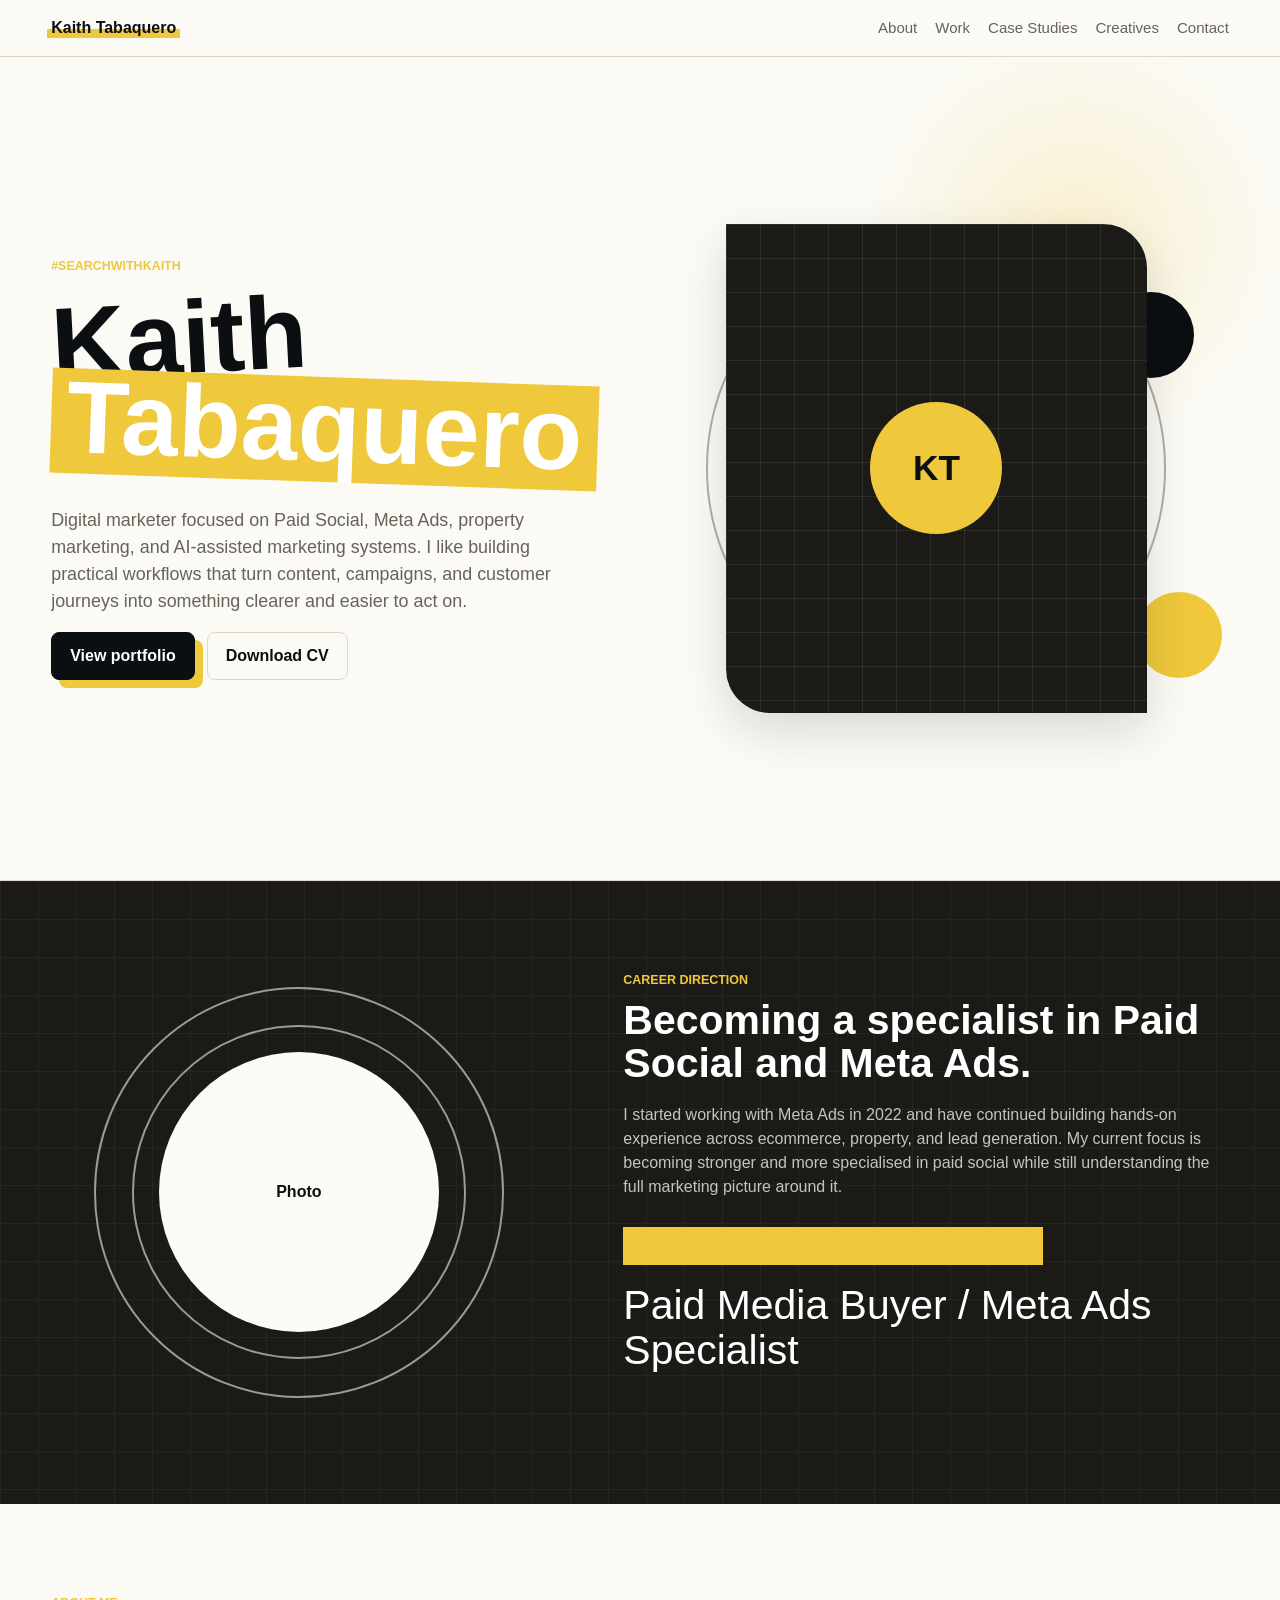
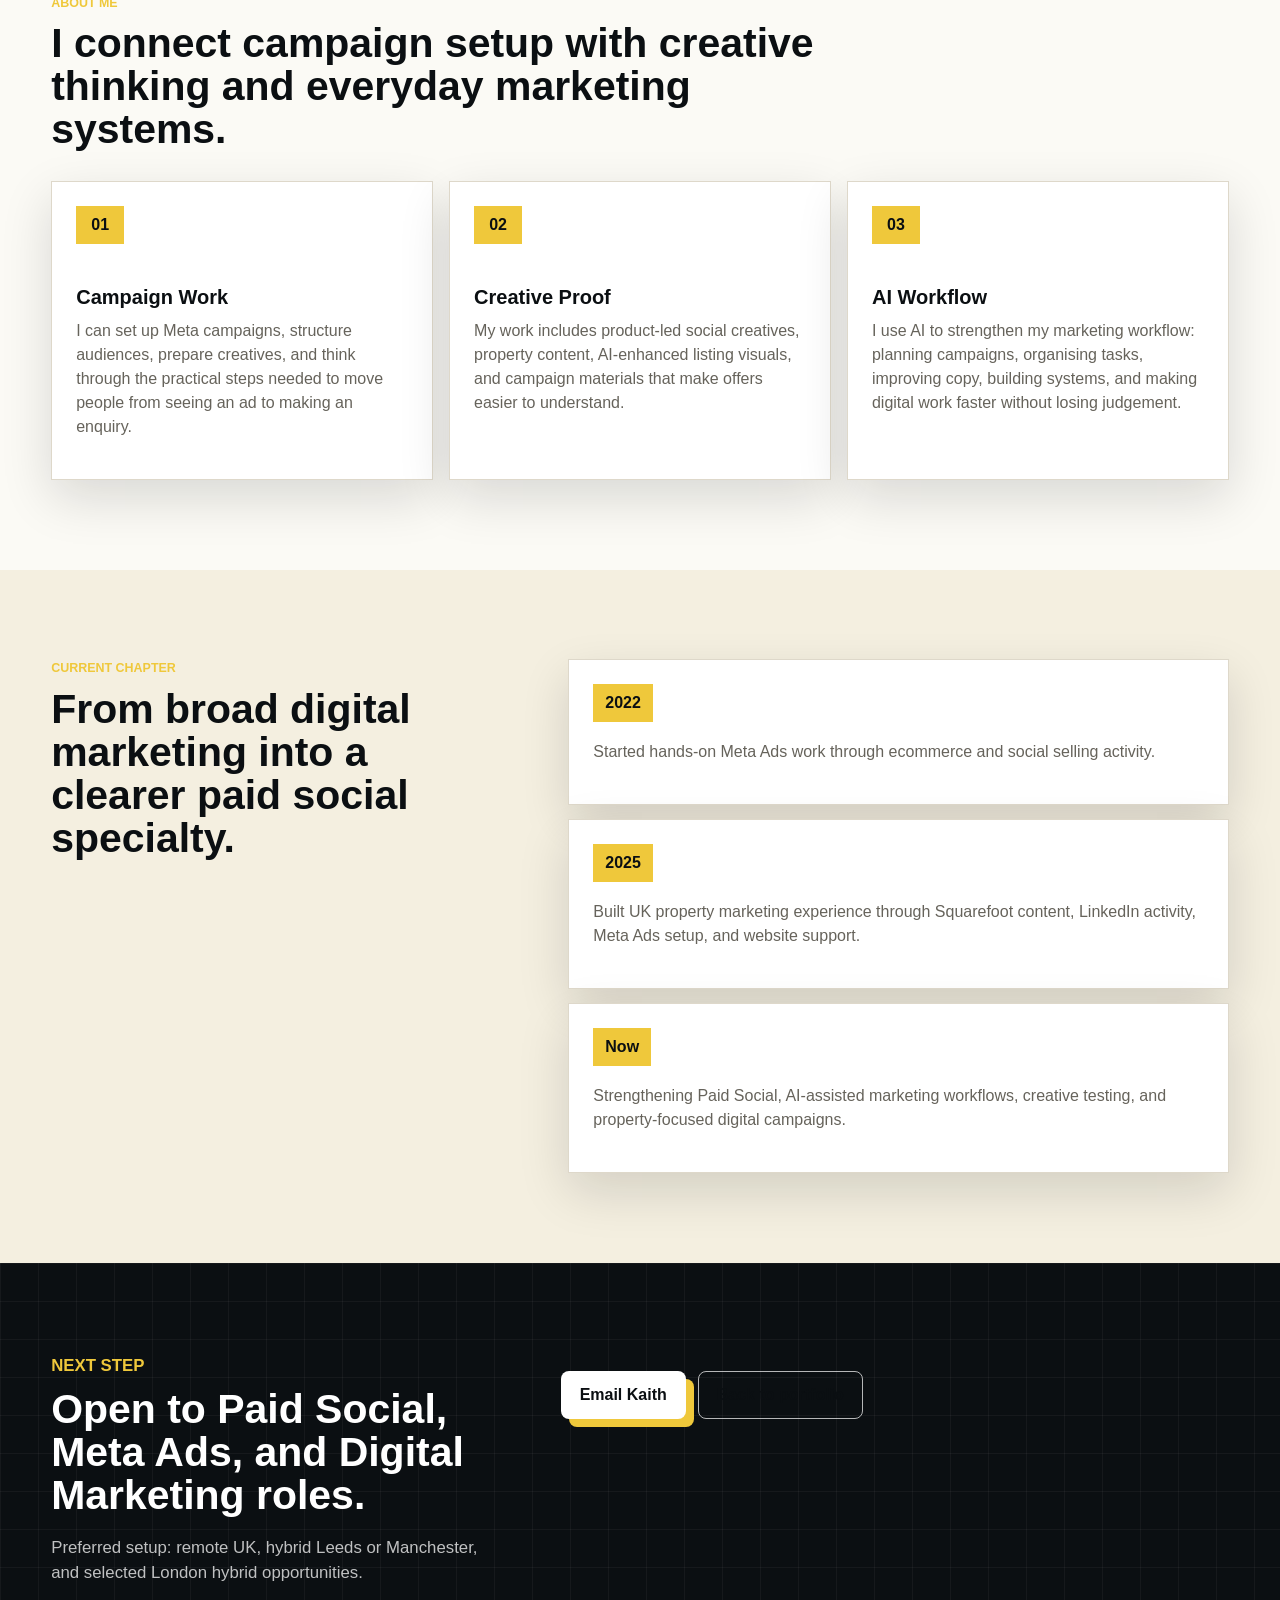
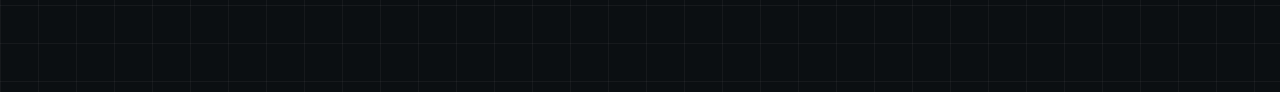
==== about.html @ e860252e "Add files via upload" ====
<!doctype html>
<html lang="en">
  <head>
    <meta charset="utf-8">
    <meta name="viewport" content="width=device-width, initial-scale=1">
    <title>About Kaith Tabaquero | Paid Social & Meta Ads</title>
    <meta name="description" content="About Kaith Tabaquero, a Paid Social and Meta Ads focused digital marketer building AI-assisted marketing systems.">
    <link rel="stylesheet" href="styles.css">
  </head>
  <body>
    <header class="site-header">
      <a class="brand" href="index.html">Kaith Tabaquero</a>
      <nav aria-label="Primary navigation">
        <a href="about.html">About</a>
        <a href="index.html#work">Work</a>
        <a href="index.html#case-studies">Case Studies</a>
        <a href="index.html#creatives">Creatives</a>
        <a href="index.html#contact">Contact</a>
      </nav>
    </header>

    <main>
      <section class="about-cover">
        <div class="about-copy">
          <p class="eyebrow">#searchwithKaith</p>
          <h1><span>Kaith</span> <mark>Tabaquero</mark></h1>
          <p>
            Digital marketer focused on Paid Social, Meta Ads, property marketing, and AI-assisted
            marketing systems. I like building practical workflows that turn content, campaigns, and
            customer journeys into something clearer and easier to act on.
          </p>
          <div class="hero-actions">
            <a class="button primary" href="index.html#case-studies">View portfolio</a>
            <a class="button secondary" href="assets/kaith-tabaquero-cv.pdf">Download CV</a>
          </div>
        </div>
        <div class="about-photo-frame" aria-label="Portrait photo area">
          <div class="about-photo-placeholder">
            <span>KT</span>
          </div>
        </div>
      </section>

      <section class="about-goal">
        <div class="about-orbit">
          <div class="about-orbit-photo">
            <span>Photo</span>
          </div>
        </div>
        <div class="about-goal-copy">
          <p class="section-label">Career Direction</p>
          <h2>Becoming a specialist in Paid Social and Meta Ads.</h2>
          <p>
            I started working with Meta Ads in 2022 and have continued building hands-on experience
            across ecommerce, property, and lead generation. My current focus is becoming stronger and
            more specialised in paid social while still understanding the full marketing picture around it.
          </p>
          <div class="about-highlight"></div>
          <p class="about-large">Paid Media Buyer / Meta Ads Specialist</p>
        </div>
      </section>

      <section class="about-story section">
        <div class="section-heading">
          <p class="section-label">About Me</p>
          <h2>I connect campaign setup with creative thinking and everyday marketing systems.</h2>
        </div>
        <div class="about-story-grid">
          <article>
            <span>01</span>
            <h3>Campaign Work</h3>
            <p>
              I can set up Meta campaigns, structure audiences, prepare creatives, and think through
              the practical steps needed to move people from seeing an ad to making an enquiry.
            </p>
          </article>
          <article>
            <span>02</span>
            <h3>Creative Proof</h3>
            <p>
              My work includes product-led social creatives, property content, AI-enhanced listing
              visuals, and campaign materials that make offers easier to understand.
            </p>
          </article>
          <article>
            <span>03</span>
            <h3>AI Workflow</h3>
            <p>
              I use AI to strengthen my marketing workflow: planning campaigns, organising tasks,
              improving copy, building systems, and making digital work faster without losing judgement.
            </p>
          </article>
        </div>
      </section>

      <section class="about-timeline section">
        <div>
          <p class="section-label">Current Chapter</p>
          <h2>From broad digital marketing into a clearer paid social specialty.</h2>
        </div>
        <div class="timeline-list">
          <article>
            <span>2022</span>
            <p>Started hands-on Meta Ads work through ecommerce and social selling activity.</p>
          </article>
          <article>
            <span>2025</span>
            <p>Built UK property marketing experience through Squarefoot content, LinkedIn activity, Meta Ads setup, and website support.</p>
          </article>
          <article>
            <span>Now</span>
            <p>Strengthening Paid Social, AI-assisted marketing workflows, creative testing, and property-focused digital campaigns.</p>
          </article>
        </div>
      </section>

      <section class="contact" id="contact">
        <div>
          <p class="section-label">Next Step</p>
          <h2>Open to Paid Social, Meta Ads, and Digital Marketing roles.</h2>
          <p>Preferred setup: remote UK, hybrid Leeds or Manchester, and selected London hybrid opportunities.</p>
        </div>
        <div class="contact-actions">
          <a class="button primary" href="mailto:kaith.tabaquero@gmail.com">Email Kaith</a>
          <a class="button secondary" href="index.html">Back to portfolio</a>
        </div>
      </section>
    </main>
  </body>
</html>
---- styles.css ----
:root {
  --ink: #0b0f12;
  --muted: #66635b;
  --paper: #fbfaf5;
  --line: #ded8ca;
  --teal: #efc83b;
  --teal-dark: #b98b18;
  --coral: #efc83b;
  --mint: #f4efe0;
  --gold: #efc83b;
  --white: #ffffff;
  --graphite: #1b1a17;
  --shadow: 0 18px 48px rgba(11, 15, 18, 0.14);
}

* {
  box-sizing: border-box;
}

html {
  scroll-behavior: smooth;
}

body {
  margin: 0;
  background: var(--paper);
  color: var(--ink);
  font-family: Aptos, Arial, Helvetica, sans-serif;
  line-height: 1.5;
}

body::before {
  content: "";
  position: fixed;
  inset: 0;
  z-index: -1;
  background:
    linear-gradient(rgba(11, 15, 18, 0.045) 1px, transparent 1px),
    linear-gradient(90deg, rgba(11, 15, 18, 0.045) 1px, transparent 1px);
  background-size: 38px 38px;
}

img {
  display: block;
  width: 100%;
}

a {
  color: inherit;
}

.site-header {
  position: sticky;
  top: 0;
  z-index: 20;
  display: flex;
  align-items: center;
  justify-content: space-between;
  gap: 24px;
  padding: 16px clamp(18px, 4vw, 56px);
  background: rgba(251, 250, 245, 0.92);
  border-bottom: 1px solid var(--line);
  backdrop-filter: blur(14px);
}

.brand {
  font-weight: 800;
  text-decoration: none;
  position: relative;
  z-index: 1;
}

.brand::after {
  content: "";
  position: absolute;
  left: -4px;
  right: -4px;
  bottom: 2px;
  height: 9px;
  background: var(--teal);
  z-index: -1;
}

nav {
  display: flex;
  align-items: center;
  gap: 18px;
  color: var(--muted);
  font-size: 0.94rem;
}

nav a {
  text-decoration: none;
}

nav a:hover {
  color: var(--teal);
}

.hero {
  min-height: 88vh;
  display: grid;
  grid-template-columns: minmax(320px, 0.88fr) minmax(360px, 1.12fr);
  align-items: stretch;
  border-bottom: 1px solid var(--line);
  background:
    radial-gradient(circle at 88% 16%, rgba(239, 200, 59, 0.22), transparent 18%),
    var(--paper);
}

.hero-media {
  min-height: 480px;
  background:
    linear-gradient(rgba(255, 255, 255, 0.04) 1px, transparent 1px),
    linear-gradient(90deg, rgba(255, 255, 255, 0.04) 1px, transparent 1px),
    var(--ink);
  background-size: 34px 34px;
  overflow: hidden;
  position: relative;
  padding: clamp(18px, 3vw, 34px);
}

.hero-media img {
  height: calc(100% - 68px);
  min-height: 430px;
  object-fit: cover;
  border: 1px solid rgba(255, 255, 255, 0.24);
  border-radius: 0 0 58px 0;
  filter: grayscale(0.85) contrast(1.08);
}

.hero-media::before {
  content: "META ADS PORTFOLIO";
  position: absolute;
  left: clamp(18px, 3vw, 34px);
  right: clamp(18px, 3vw, 34px);
  bottom: clamp(18px, 3vw, 34px);
  display: block;
  color: var(--white);
  font-size: clamp(1.3rem, 3vw, 3.4rem);
  font-weight: 900;
  line-height: 0.9;
  letter-spacing: 0;
}

.hero-media::after {
  content: "";
  position: absolute;
  top: clamp(18px, 3vw, 34px);
  right: clamp(18px, 3vw, 34px);
  width: 84px;
  height: 84px;
  border-radius: 50%;
  background: var(--teal);
  box-shadow: -22px 22px 0 rgba(255, 255, 255, 0.16);
  pointer-events: none;
}

.hero-content {
  display: flex;
  flex-direction: column;
  justify-content: center;
  padding: clamp(40px, 7vw, 92px);
  position: relative;
}

.hero-content::before {
  content: "";
  position: absolute;
  top: clamp(34px, 7vw, 90px);
  left: clamp(38px, 7vw, 96px);
  width: clamp(160px, 28vw, 360px);
  height: clamp(26px, 5vw, 58px);
  background: var(--teal);
  transform: rotate(-2deg);
  z-index: 0;
}

.hero-content > * {
  position: relative;
  z-index: 1;
}

.eyebrow,
.section-label,
.tag {
  margin: 0 0 10px;
  color: var(--teal);
  font-size: 0.78rem;
  font-weight: 800;
  letter-spacing: 0;
  text-transform: uppercase;
}

h1,
h2,
h3,
p {
  margin-top: 0;
}

h1 {
  max-width: 780px;
  margin-bottom: 22px;
  font-size: clamp(2.45rem, 6vw, 5.8rem);
  line-height: 0.98;
  letter-spacing: 0;
  font-weight: 900;
}

h2 {
  margin-bottom: 18px;
  font-size: clamp(1.85rem, 3.2vw, 3.25rem);
  line-height: 1.05;
  letter-spacing: 0;
}

h3 {
  margin-bottom: 10px;
  font-size: 1.25rem;
  line-height: 1.15;
}

.hero-copy {
  max-width: 620px;
  color: var(--muted);
  font-size: 1.12rem;
}

.hero-actions,
.contact-actions {
  display: flex;
  flex-wrap: wrap;
  gap: 12px;
  margin-top: 18px;
}

.button {
  display: inline-flex;
  align-items: center;
  justify-content: center;
  min-height: 44px;
  padding: 11px 18px;
  border: 1px solid var(--ink);
  border-radius: 8px;
  font-weight: 800;
  text-decoration: none;
}

.button.primary {
  background: var(--ink);
  color: var(--white);
  border-color: var(--ink);
  box-shadow: 8px 8px 0 var(--teal);
}

.button.secondary {
  background: transparent;
  border-color: var(--line);
  color: var(--ink);
}

.button:hover {
  transform: translateY(-1px);
}

.mini-proof {
  display: grid;
  grid-template-columns: repeat(3, minmax(0, 1fr));
  gap: 10px;
  margin-top: 34px;
  max-width: 640px;
}

.mini-proof span {
  min-height: 86px;
  display: flex;
  align-items: flex-end;
  padding: 12px;
  background: var(--mint);
  border: 1px solid var(--line);
  color: var(--ink);
  font-size: 0.86rem;
  font-weight: 800;
  position: relative;
}

.mini-proof span::before {
  content: "";
  position: absolute;
  top: 12px;
  left: 12px;
  width: 18px;
  height: 18px;
  border-radius: 50%;
  background: var(--teal);
}

.intro-band,
.section,
.visual-proof,
.metrics,
.contact {
  padding: clamp(46px, 7vw, 92px) clamp(18px, 4vw, 56px);
}

.intro-grid,
.split,
.contact {
  display: grid;
  grid-template-columns: minmax(260px, 0.8fr) minmax(320px, 1.2fr);
  gap: clamp(26px, 5vw, 72px);
  align-items: start;
}

.intro-band {
  background:
    linear-gradient(rgba(11, 15, 18, 0.05) 1px, transparent 1px),
    linear-gradient(90deg, rgba(11, 15, 18, 0.05) 1px, transparent 1px),
    var(--ink);
  background-size: 38px 38px;
  color: var(--white);
  border-bottom: 1px solid var(--line);
}

.intro-band .section-label {
  color: var(--gold);
}

.intro-band p:last-child {
  color: rgba(255, 255, 255, 0.74);
}

.intro-grid p:last-child,
.split p,
.contact p {
  max-width: 760px;
  color: var(--muted);
  font-size: 1.05rem;
}

.metrics {
  display: grid;
  grid-template-columns: repeat(3, minmax(0, 1fr));
  gap: 1px;
  padding-top: 0;
  padding-bottom: 0;
  background: var(--line);
}

.metrics article {
  min-height: 190px;
  display: flex;
  flex-direction: column;
  justify-content: center;
  padding: clamp(28px, 4vw, 52px);
  background: var(--paper);
}

.metric-value {
  display: block;
  margin-bottom: 8px;
  color: var(--coral);
  font-size: clamp(2.25rem, 4.5vw, 4.5rem);
  font-weight: 900;
  line-height: 1;
}

.metric-label {
  color: var(--muted);
  font-weight: 700;
}

.section-heading {
  max-width: 780px;
  margin-bottom: 30px;
}

.case-grid {
  display: grid;
  grid-template-columns: repeat(2, minmax(0, 1fr));
  gap: 18px;
}

.case-card,
.proof-grid figure,
.creative-grid figure,
.property-gallery figure,
.skills-panel {
  overflow: hidden;
  background: var(--white);
  border: 1px solid var(--line);
  border-radius: 0;
  box-shadow: var(--shadow);
}

.case-card {
  position: relative;
}

.case-card::before {
  content: "";
  position: absolute;
  top: 0;
  left: 0;
  width: 8px;
  height: 100%;
  background: var(--teal);
  z-index: 1;
}

.case-card.featured {
  grid-row: span 2;
}

.case-card img {
  aspect-ratio: 16 / 10;
  object-fit: cover;
  background: var(--mint);
}

.case-card.featured img {
  aspect-ratio: 4 / 3;
}

.case-body {
  padding: 22px;
}

.case-body p {
  color: var(--muted);
}

dl {
  display: grid;
  gap: 12px;
  margin: 18px 0 0;
}

dt {
  color: var(--teal);
  font-size: 0.78rem;
  font-weight: 900;
  text-transform: uppercase;
}

dd {
  margin: 2px 0 0;
  color: var(--ink);
  font-weight: 700;
}

.visual-proof {
  background: #f2efe7;
  border-top: 1px solid var(--line);
  border-bottom: 1px solid var(--line);
}

.section-heading p:last-child {
  max-width: 760px;
  color: var(--muted);
  font-size: 1.05rem;
}

.proof-grid {
  display: grid;
  grid-template-columns: repeat(3, minmax(0, 1fr));
  gap: 16px;
}

.proof-grid figure {
  margin: 0;
  position: relative;
}

.proof-grid img {
  aspect-ratio: 4 / 3;
  object-fit: cover;
  filter: grayscale(1) contrast(1.05);
  transition: filter 160ms ease, transform 160ms ease;
}

.proof-grid figure:hover img {
  filter: grayscale(0) contrast(1.02);
  transform: scale(1.015);
}

.proof-grid figcaption {
  padding: 13px 14px 16px;
  color: var(--muted);
  font-size: 0.92rem;
  font-weight: 700;
}

.creative-lab {
  background:
    radial-gradient(circle at 92% 6%, rgba(239, 200, 59, 0.28), transparent 13%),
    var(--paper);
  border-bottom: 1px solid var(--line);
  position: relative;
}

.creative-lab::before {
  content: "";
  position: absolute;
  top: 0;
  right: clamp(18px, 4vw, 56px);
  width: clamp(80px, 14vw, 180px);
  height: 12px;
  background: var(--teal);
}

.creative-feature {
  display: grid;
  grid-template-columns: minmax(280px, 0.78fr) minmax(320px, 1fr);
  gap: clamp(22px, 4vw, 54px);
  align-items: center;
  margin-bottom: 28px;
  padding: clamp(18px, 3vw, 34px);
  background:
    linear-gradient(rgba(255, 255, 255, 0.045) 1px, transparent 1px),
    linear-gradient(90deg, rgba(255, 255, 255, 0.045) 1px, transparent 1px),
    var(--ink);
  background-size: 34px 34px;
  color: var(--white);
  border-radius: 0;
  position: relative;
}

.creative-feature::after {
  content: "";
  position: absolute;
  right: clamp(18px, 3vw, 34px);
  top: clamp(18px, 3vw, 34px);
  width: 46px;
  height: 46px;
  border-radius: 50%;
  background: var(--teal);
}

.creative-feature figure {
  margin: 0;
  overflow: hidden;
  border: 1px solid rgba(255, 255, 255, 0.22);
  border-radius: 50%;
  aspect-ratio: 1 / 1;
  background: var(--paper);
}

.creative-feature img {
  aspect-ratio: 1 / 1;
  object-fit: cover;
}

.creative-feature p {
  color: rgba(255, 255, 255, 0.76);
}

.creative-feature .tag,
.creative-feature dt {
  color: var(--gold);
}

.creative-feature dd {
  color: var(--white);
}

.creative-grid {
  display: grid;
  grid-template-columns: repeat(4, minmax(0, 1fr));
  gap: 14px;
}

.creative-grid figure {
  margin: 0;
  box-shadow: none;
}

.creative-grid figure.wide {
  grid-column: span 2;
}

.creative-grid img {
  aspect-ratio: 1 / 1;
  object-fit: cover;
  background: var(--mint);
}

.creative-grid figure:nth-child(3n) img,
.property-gallery figure:nth-child(3n) img {
  filter: grayscale(0.35) contrast(1.04);
}

.creative-grid figcaption {
  min-height: 58px;
  padding: 12px 13px;
  color: var(--muted);
  font-size: 0.9rem;
  font-weight: 800;
}

.property-ai {
  background:
    linear-gradient(rgba(11, 15, 18, 0.045) 1px, transparent 1px),
    linear-gradient(90deg, rgba(11, 15, 18, 0.045) 1px, transparent 1px),
    var(--mint);
  background-size: 38px 38px;
  border-bottom: 1px solid var(--line);
}

.property-board {
  display: grid;
  grid-template-columns: repeat(3, minmax(0, 1fr));
  gap: 16px;
}

.property-feature {
  display: grid;
  grid-template-columns: minmax(320px, 1.1fr) minmax(280px, 0.9fr);
  gap: clamp(22px, 4vw, 54px);
  align-items: stretch;
  margin-bottom: 22px;
  background: var(--white);
  border: 1px solid var(--line);
  border-radius: 0;
  overflow: hidden;
  box-shadow: var(--shadow);
  position: relative;
}

.property-feature::before {
  content: "";
  position: absolute;
  top: 24px;
  left: 24px;
  width: 70px;
  height: 70px;
  border-radius: 50%;
  border: 2px dashed rgba(255, 255, 255, 0.72);
  z-index: 2;
}

.property-feature figure {
  margin: 0;
  min-height: 360px;
}

.property-feature img {
  height: 100%;
  min-height: 360px;
  object-fit: cover;
}

.property-feature > div {
  padding: clamp(24px, 4vw, 46px);
  display: flex;
  flex-direction: column;
  justify-content: center;
  background: var(--white);
}

.property-feature p {
  color: var(--muted);
}

.property-gallery {
  display: grid;
  grid-template-columns: repeat(4, minmax(0, 1fr));
  gap: 14px;
}

.property-gallery figure {
  margin: 0;
  box-shadow: none;
}

.property-gallery figure.wide {
  grid-column: span 2;
}

.property-gallery img {
  aspect-ratio: 4 / 3;
  object-fit: cover;
  background: var(--white);
}

.property-gallery figcaption {
  min-height: 58px;
  padding: 12px 13px;
  color: var(--muted);
  font-size: 0.9rem;
  font-weight: 800;
}

.placeholder-card {
  min-height: 300px;
  padding: 24px;
  display: flex;
  flex-direction: column;
  justify-content: flex-end;
  background:
    linear-gradient(135deg, rgba(239, 200, 59, 0.22), transparent 36%),
    var(--white);
  border: 1px dashed rgba(11, 15, 18, 0.28);
  border-radius: 0;
}

.placeholder-card span {
  width: 42px;
  height: 42px;
  display: inline-flex;
  align-items: center;
  justify-content: center;
  margin-bottom: auto;
  background: var(--ink);
  color: var(--white);
  border-radius: 999px;
  font-weight: 900;
}

.placeholder-card p {
  margin-bottom: 0;
  color: var(--muted);
}

.skills-panel {
  padding: 26px;
  box-shadow: none;
}

.skills-panel ul {
  margin: 0;
  padding-left: 20px;
  color: var(--muted);
}

.skills-panel li + li {
  margin-top: 9px;
}

.contact {
  background:
    linear-gradient(rgba(255, 255, 255, 0.045) 1px, transparent 1px),
    linear-gradient(90deg, rgba(255, 255, 255, 0.045) 1px, transparent 1px),
    var(--ink);
  background-size: 38px 38px;
  color: var(--white);
}

.contact .section-label {
  color: var(--gold);
}

.contact p {
  color: rgba(255, 255, 255, 0.74);
}

.contact .button {
  border-color: rgba(255, 255, 255, 0.7);
}

.contact .button.primary {
  background: var(--white);
  color: var(--ink);
}

.about-cover {
  min-height: calc(100vh - 76px);
  display: grid;
  grid-template-columns: minmax(320px, 0.95fr) minmax(360px, 1.05fr);
  gap: clamp(28px, 5vw, 80px);
  align-items: center;
  padding: clamp(46px, 7vw, 92px) clamp(18px, 4vw, 56px);
  background:
    radial-gradient(circle at 84% 22%, rgba(239, 200, 59, 0.2), transparent 17%),
    var(--paper);
  border-bottom: 1px solid var(--line);
  overflow: hidden;
}

.about-copy h1 {
  max-width: 720px;
  margin-bottom: 24px;
  font-size: clamp(3rem, 8vw, 8rem);
  line-height: 0.9;
}

.about-copy h1 span {
  display: block;
  transform: rotate(-3deg);
}

.about-copy mark {
  display: inline-block;
  padding: 0.03em 0.15em 0.1em;
  background: var(--teal);
  color: var(--white);
  transform: rotate(2deg);
}

.about-copy p:not(.eyebrow) {
  max-width: 630px;
  color: var(--muted);
  font-size: 1.12rem;
}

.about-photo-frame {
  min-height: 520px;
  position: relative;
  display: grid;
  place-items: center;
}

.about-photo-frame::before,
.about-photo-frame::after {
  content: "";
  position: absolute;
  border: 2px solid rgba(11, 15, 18, 0.32);
  border-radius: 50%;
}

.about-photo-frame::before {
  width: min(78%, 470px);
  aspect-ratio: 1 / 1;
}

.about-photo-frame::after {
  right: 6%;
  top: 16%;
  width: 82px;
  aspect-ratio: 1 / 1;
  background: var(--ink);
  box-shadow: 28px 300px 0 var(--teal);
}

.about-photo-placeholder {
  width: min(72%, 430px);
  aspect-ratio: 0.86 / 1;
  display: grid;
  place-items: center;
  background:
    linear-gradient(rgba(255, 255, 255, 0.08) 1px, transparent 1px),
    linear-gradient(90deg, rgba(255, 255, 255, 0.08) 1px, transparent 1px),
    var(--graphite);
  background-size: 34px 34px;
  border-radius: 0 44px 0 44px;
  color: var(--teal);
  box-shadow: var(--shadow);
  position: relative;
  z-index: 1;
}

.about-photo-placeholder span {
  width: 132px;
  height: 132px;
  display: grid;
  place-items: center;
  border-radius: 50%;
  background: var(--teal);
  color: var(--ink);
  font-size: 2.2rem;
  font-weight: 900;
}

.about-goal {
  display: grid;
  grid-template-columns: minmax(280px, 0.9fr) minmax(320px, 1.1fr);
  gap: clamp(28px, 6vw, 88px);
  align-items: center;
  padding: clamp(46px, 7vw, 92px) clamp(18px, 4vw, 56px);
  background:
    linear-gradient(rgba(255, 255, 255, 0.045) 1px, transparent 1px),
    linear-gradient(90deg, rgba(255, 255, 255, 0.045) 1px, transparent 1px),
    var(--graphite);
  background-size: 38px 38px;
  color: var(--white);
}

.about-orbit {
  min-height: 420px;
  display: grid;
  place-items: center;
  position: relative;
}

.about-orbit::before,
.about-orbit::after {
  content: "";
  position: absolute;
  border-radius: 50%;
  border: 2px solid rgba(255, 255, 255, 0.56);
}

.about-orbit::before {
  width: min(82%, 410px);
  aspect-ratio: 1 / 1;
}

.about-orbit::after {
  width: min(68%, 330px);
  aspect-ratio: 1 / 1;
}

.about-orbit-photo {
  width: min(58%, 280px);
  aspect-ratio: 1 / 1;
  display: grid;
  place-items: center;
  border-radius: 50%;
  background: var(--paper);
  color: var(--ink);
  font-weight: 900;
  position: relative;
  z-index: 1;
}

.about-goal-copy .section-label {
  color: var(--gold);
}

.about-goal-copy h2 {
  color: var(--white);
}

.about-goal-copy p {
  color: rgba(255, 255, 255, 0.74);
}

.about-highlight {
  height: 38px;
  width: min(100%, 420px);
  margin: 28px 0 18px;
  background: var(--teal);
}

.about-large {
  color: var(--white) !important;
  font-size: clamp(1.6rem, 3.2vw, 3rem);
  line-height: 1.1;
}

.about-story-grid {
  display: grid;
  grid-template-columns: repeat(3, minmax(0, 1fr));
  gap: 16px;
}

.about-story-grid article,
.timeline-list article {
  min-height: 260px;
  padding: 24px;
  background: var(--white);
  border: 1px solid var(--line);
  box-shadow: var(--shadow);
}

.about-story-grid span,
.timeline-list span {
  display: inline-grid;
  place-items: center;
  min-width: 48px;
  height: 38px;
  margin-bottom: 42px;
  padding: 0 12px;
  background: var(--teal);
  color: var(--ink);
  font-weight: 900;
}

.about-story-grid p,
.timeline-list p {
  color: var(--muted);
}

.about-timeline {
  display: grid;
  grid-template-columns: minmax(280px, 0.8fr) minmax(320px, 1.2fr);
  gap: clamp(28px, 6vw, 88px);
  background: var(--mint);
}

.timeline-list {
  display: grid;
  gap: 14px;
}

.timeline-list article {
  min-height: auto;
}

.timeline-list span {
  margin-bottom: 18px;
}

@media (max-width: 900px) {
  .site-header {
    align-items: flex-start;
    flex-direction: column;
  }

  nav {
    width: 100%;
    overflow-x: auto;
    padding-bottom: 2px;
  }

  .hero,
  .intro-grid,
  .split,
  .contact,
  .about-cover,
  .about-goal,
  .about-timeline {
    grid-template-columns: 1fr;
  }

  .hero {
    min-height: auto;
  }

  .hero-media {
    min-height: 330px;
  }

  .metrics,
  .case-grid,
  .proof-grid,
  .creative-feature,
  .property-feature,
  .property-board,
  .about-story-grid {
    grid-template-columns: 1fr;
  }

  .case-card.featured {
    grid-row: auto;
  }

  .about-photo-frame,
  .about-orbit {
    min-height: 360px;
  }

  .creative-grid,
  .property-gallery {
    grid-template-columns: repeat(2, minmax(0, 1fr));
  }
}

@media (max-width: 520px) {
  .hero-content {
    padding: 34px 20px 46px;
  }

  .intro-band,
  .section,
  .visual-proof,
  .contact,
  .about-cover,
  .about-goal {
    padding-left: 20px;
    padding-right: 20px;
  }

  .button {
    width: 100%;
  }

  .creative-grid,
  .property-gallery {
    grid-template-columns: 1fr;
  }

  .creative-grid figure.wide,
  .property-gallery figure.wide {
    grid-column: auto;
  }
}
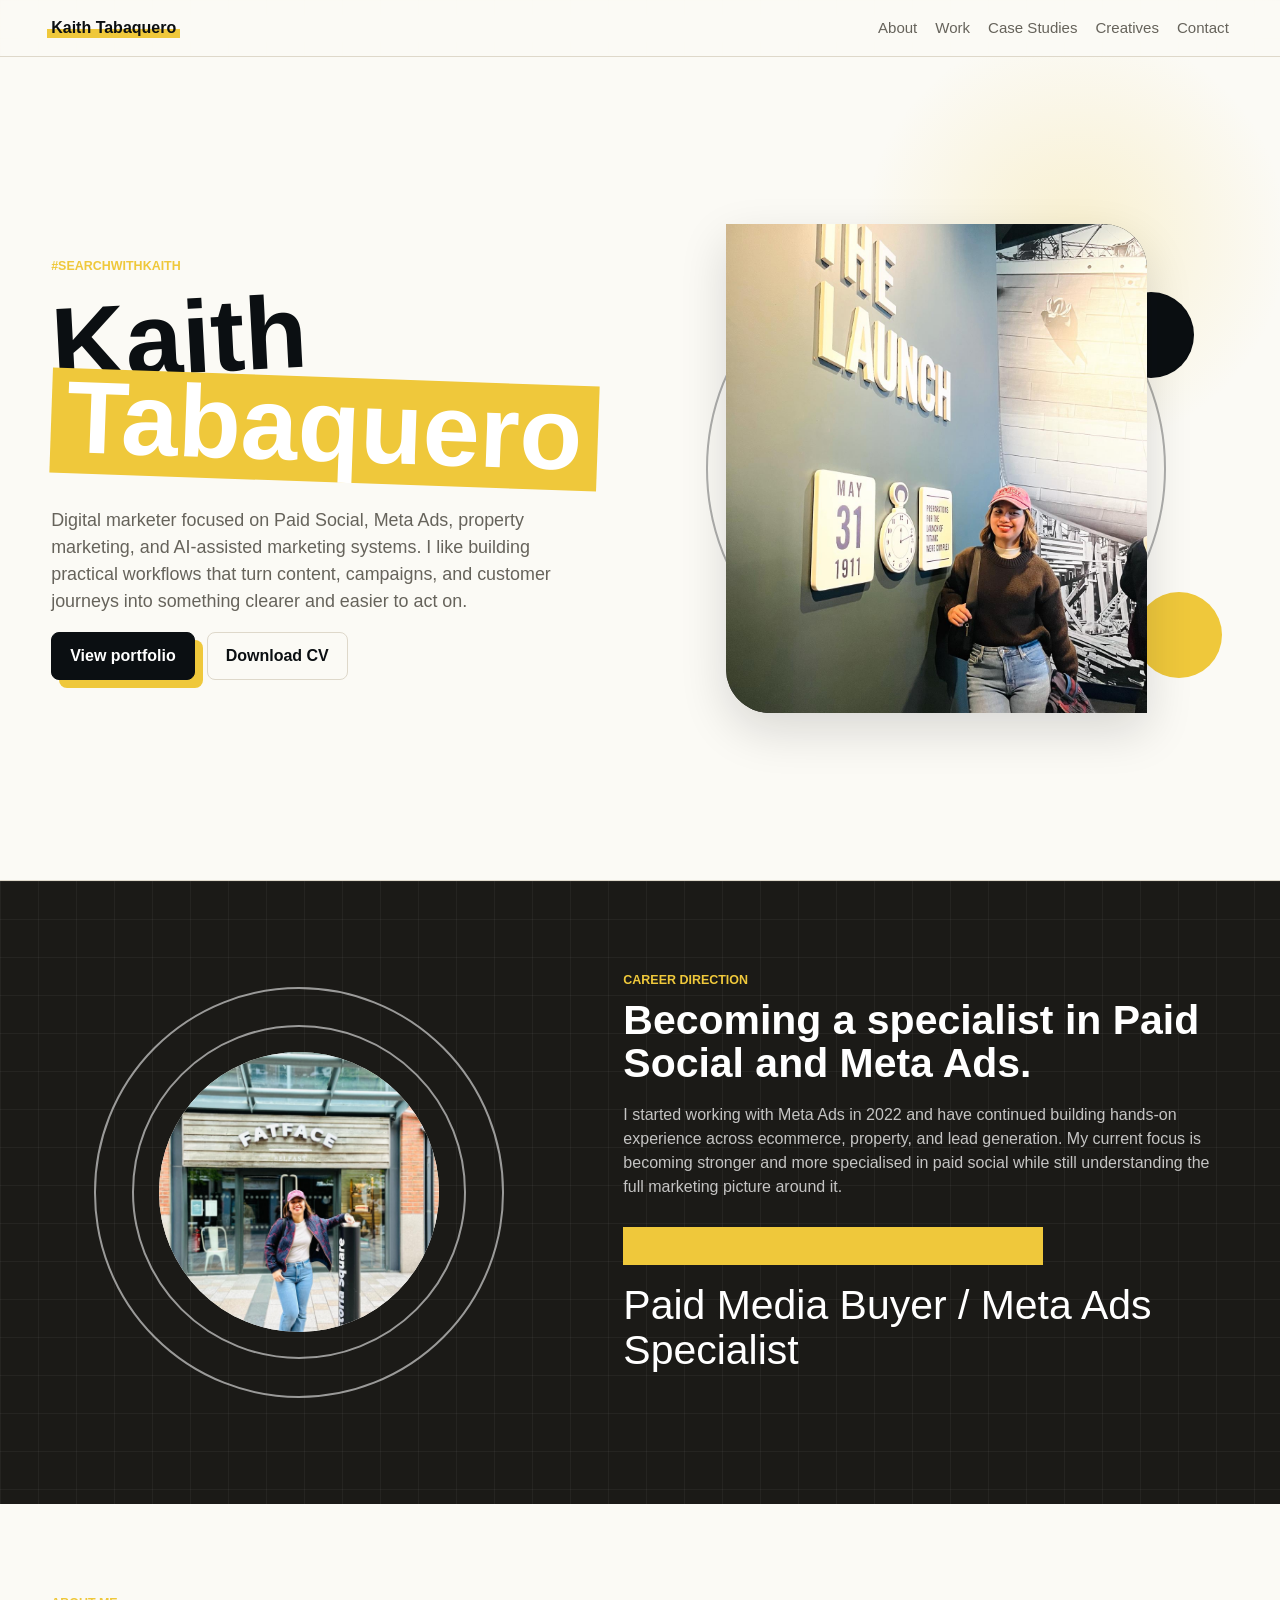
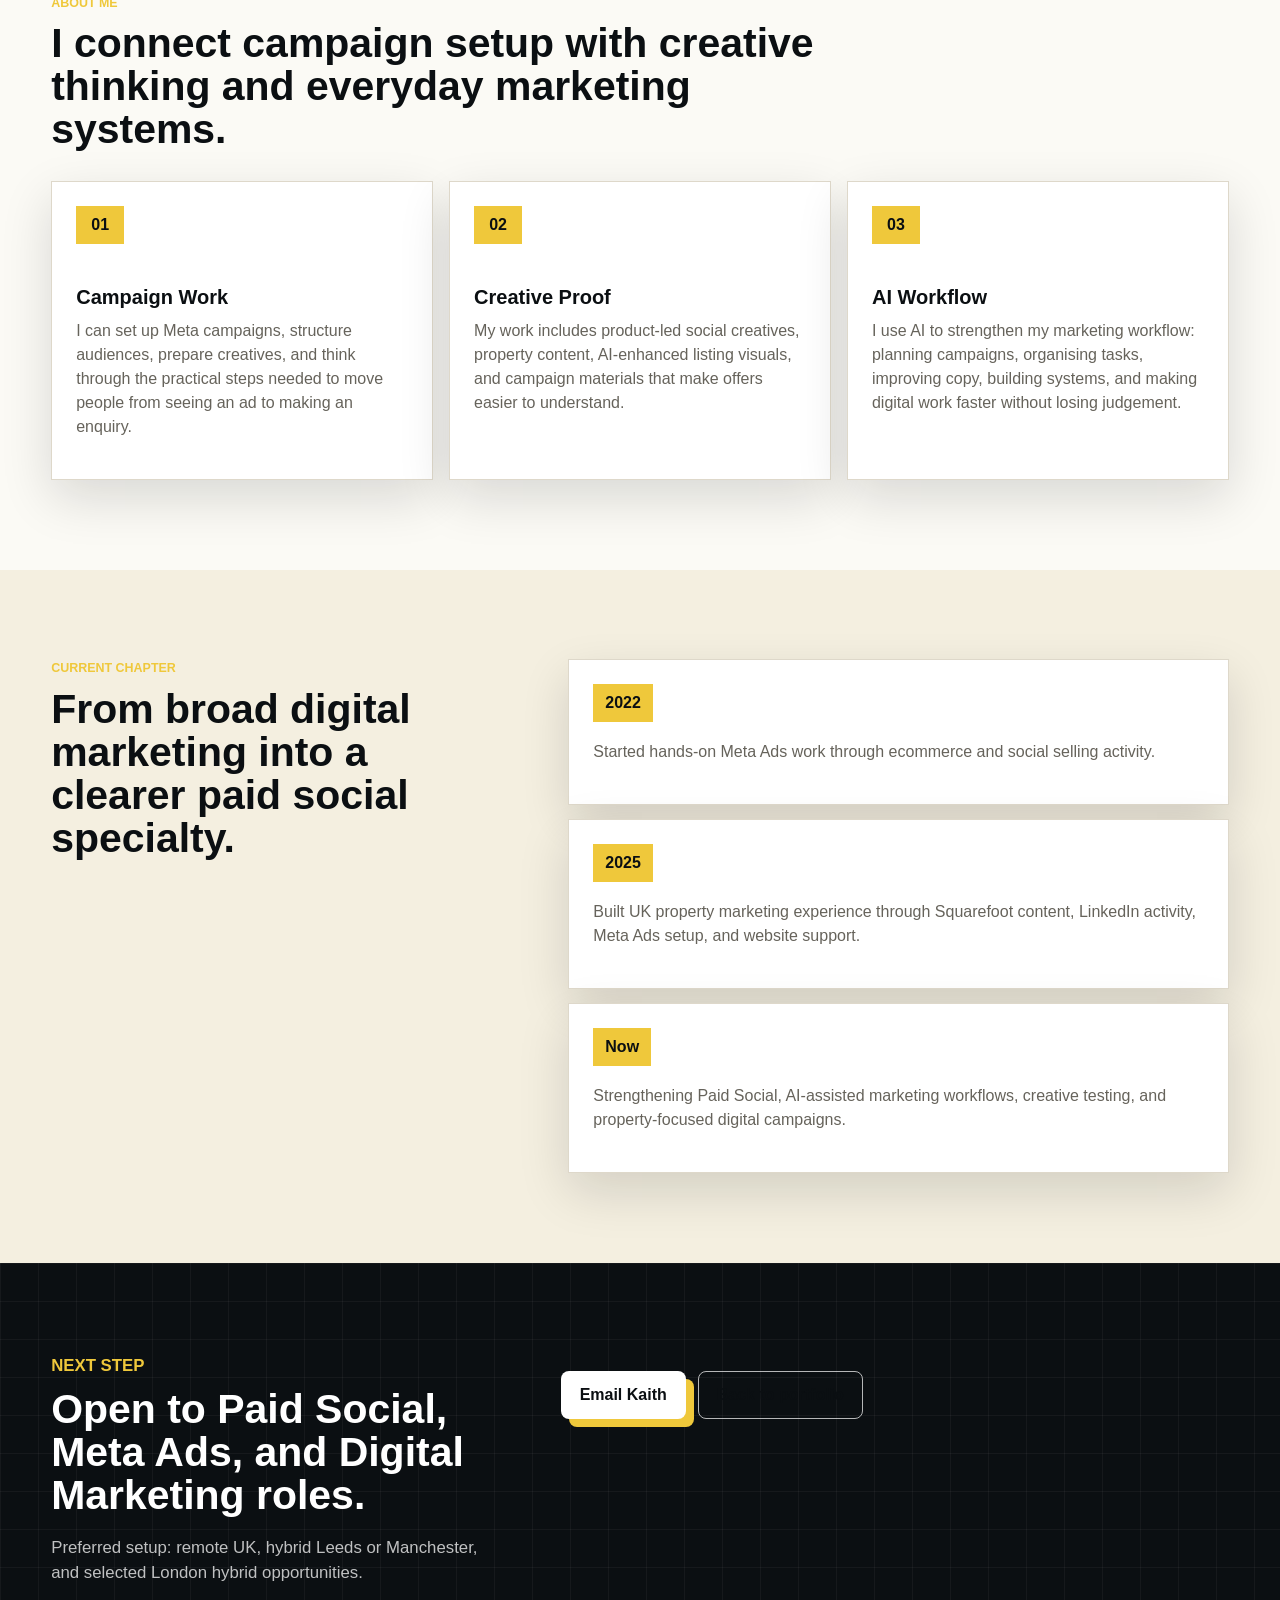
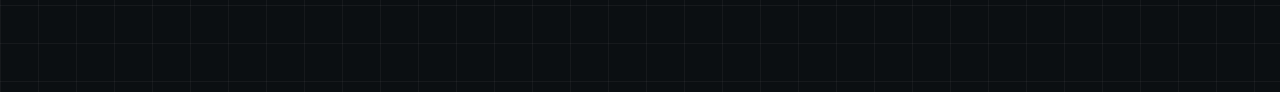
==== commit a17a400b: "Add files via upload" ====
--- a/about.html
+++ b/about.html
@@ -31,12 +31,12 @@
           </p>
           <div class="hero-actions">
             <a class="button primary" href="index.html#case-studies">View portfolio</a>
-            <a class="button secondary" href="assets/kaith-tabaquero-cv.pdf">Download CV</a>
+            <a class="button secondary" href="kaith-tabaquero-cv.pdf">Download CV</a>
           </div>
         </div>
         <div class="about-photo-frame" aria-label="Portrait photo area">
           <div class="about-photo-placeholder">
-            <span>KT</span>
+            <img src="Profile 1.jpeg" alt="Kaith Tabaquero at The Launch">
           </div>
         </div>
       </section>
@@ -44,7 +44,7 @@
       <section class="about-goal">
         <div class="about-orbit">
           <div class="about-orbit-photo">
-            <span>Photo</span>
+            <img src="Profile 2.jpeg" alt="Kaith Tabaquero in Victoria Square">
           </div>
         </div>
         <div class="about-goal-copy">
--- a/styles.css
+++ b/styles.css
@@ -836,8 +836,7 @@
 .about-photo-placeholder {
   width: min(72%, 430px);
   aspect-ratio: 0.86 / 1;
-  display: grid;
-  place-items: center;
+  overflow: hidden;
   background:
     linear-gradient(rgba(255, 255, 255, 0.08) 1px, transparent 1px),
     linear-gradient(90deg, rgba(255, 255, 255, 0.08) 1px, transparent 1px),
@@ -850,6 +849,13 @@
   z-index: 1;
 }
 
+.about-photo-placeholder img {
+  width: 100%;
+  height: 100%;
+  object-fit: cover;
+  object-position: 54% 50%;
+}
+
 .about-photo-placeholder span {
   width: 132px;
   height: 132px;
@@ -904,14 +910,20 @@
 .about-orbit-photo {
   width: min(58%, 280px);
   aspect-ratio: 1 / 1;
-  display: grid;
-  place-items: center;
   border-radius: 50%;
   background: var(--paper);
   color: var(--ink);
   font-weight: 900;
   position: relative;
   z-index: 1;
+  overflow: hidden;
+}
+
+.about-orbit-photo img {
+  width: 100%;
+  height: 100%;
+  object-fit: cover;
+  object-position: 50% 42%;
 }
 
 .about-goal-copy .section-label {
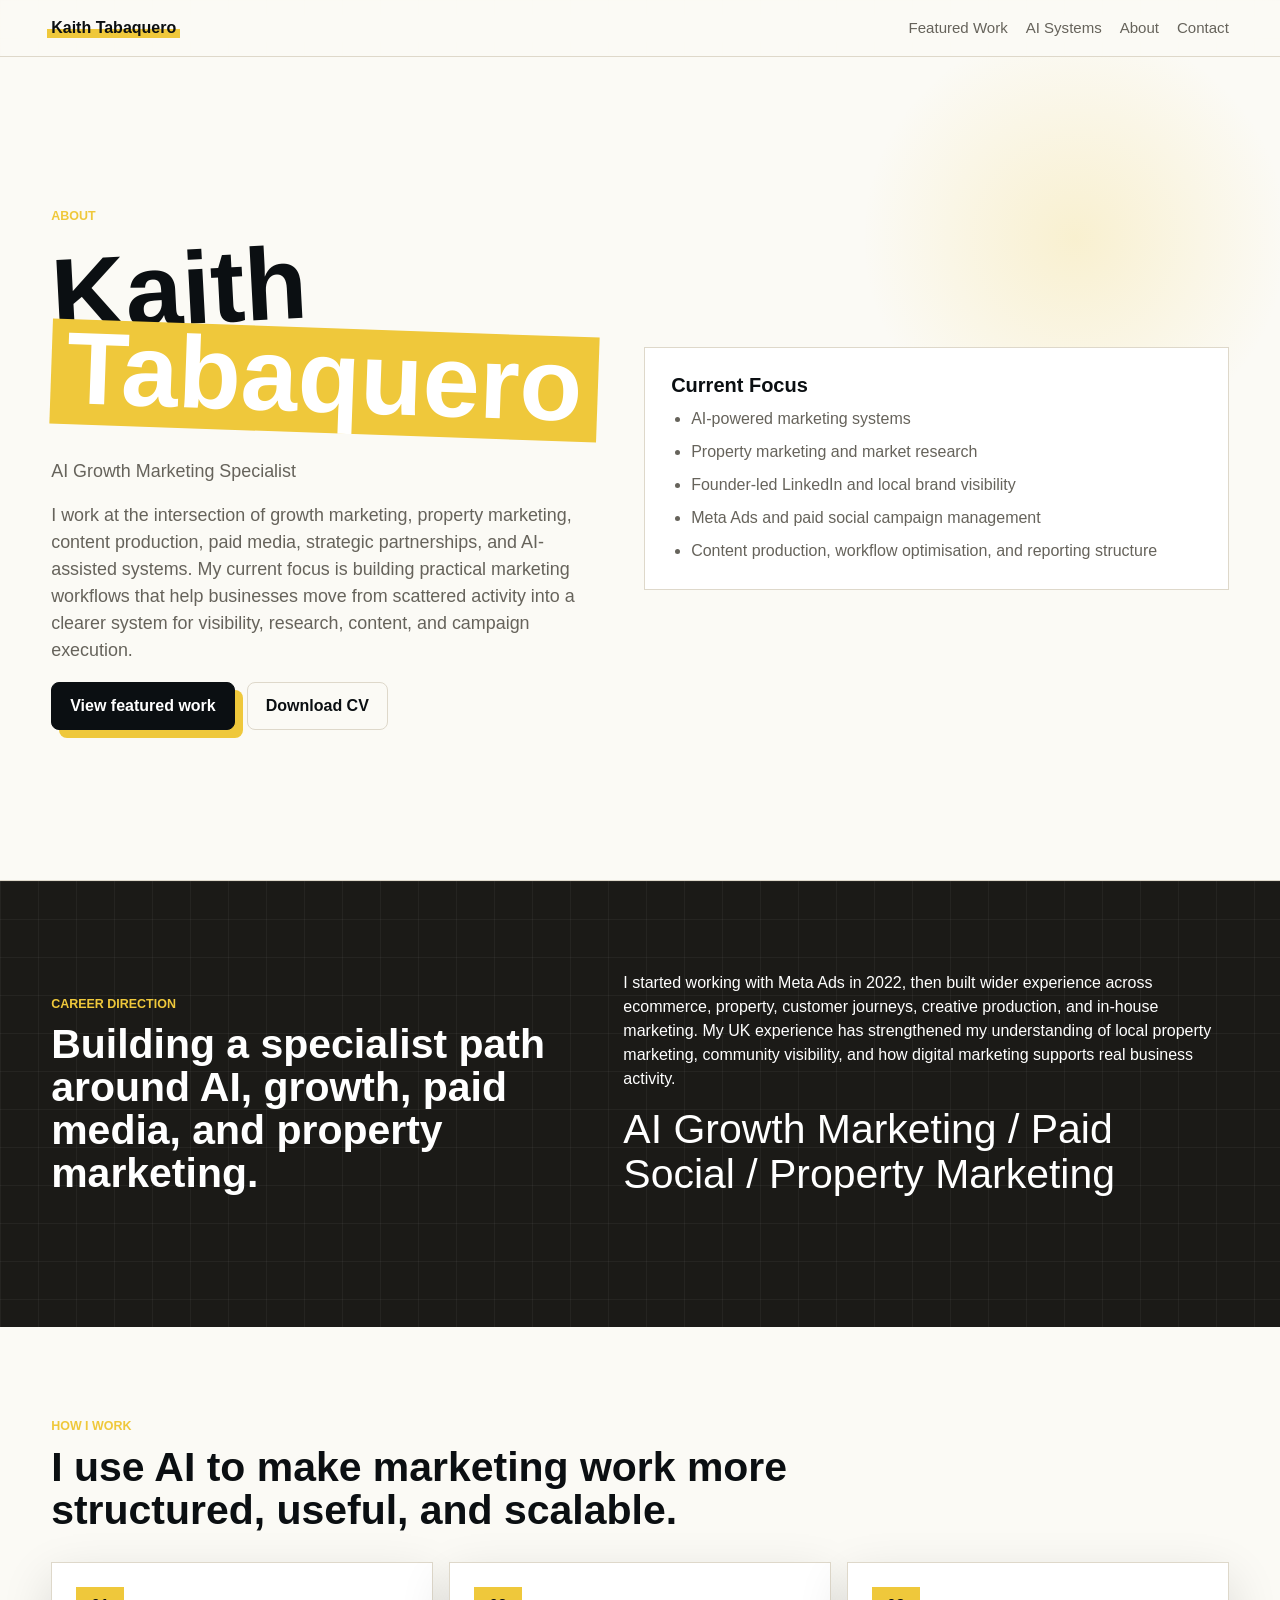
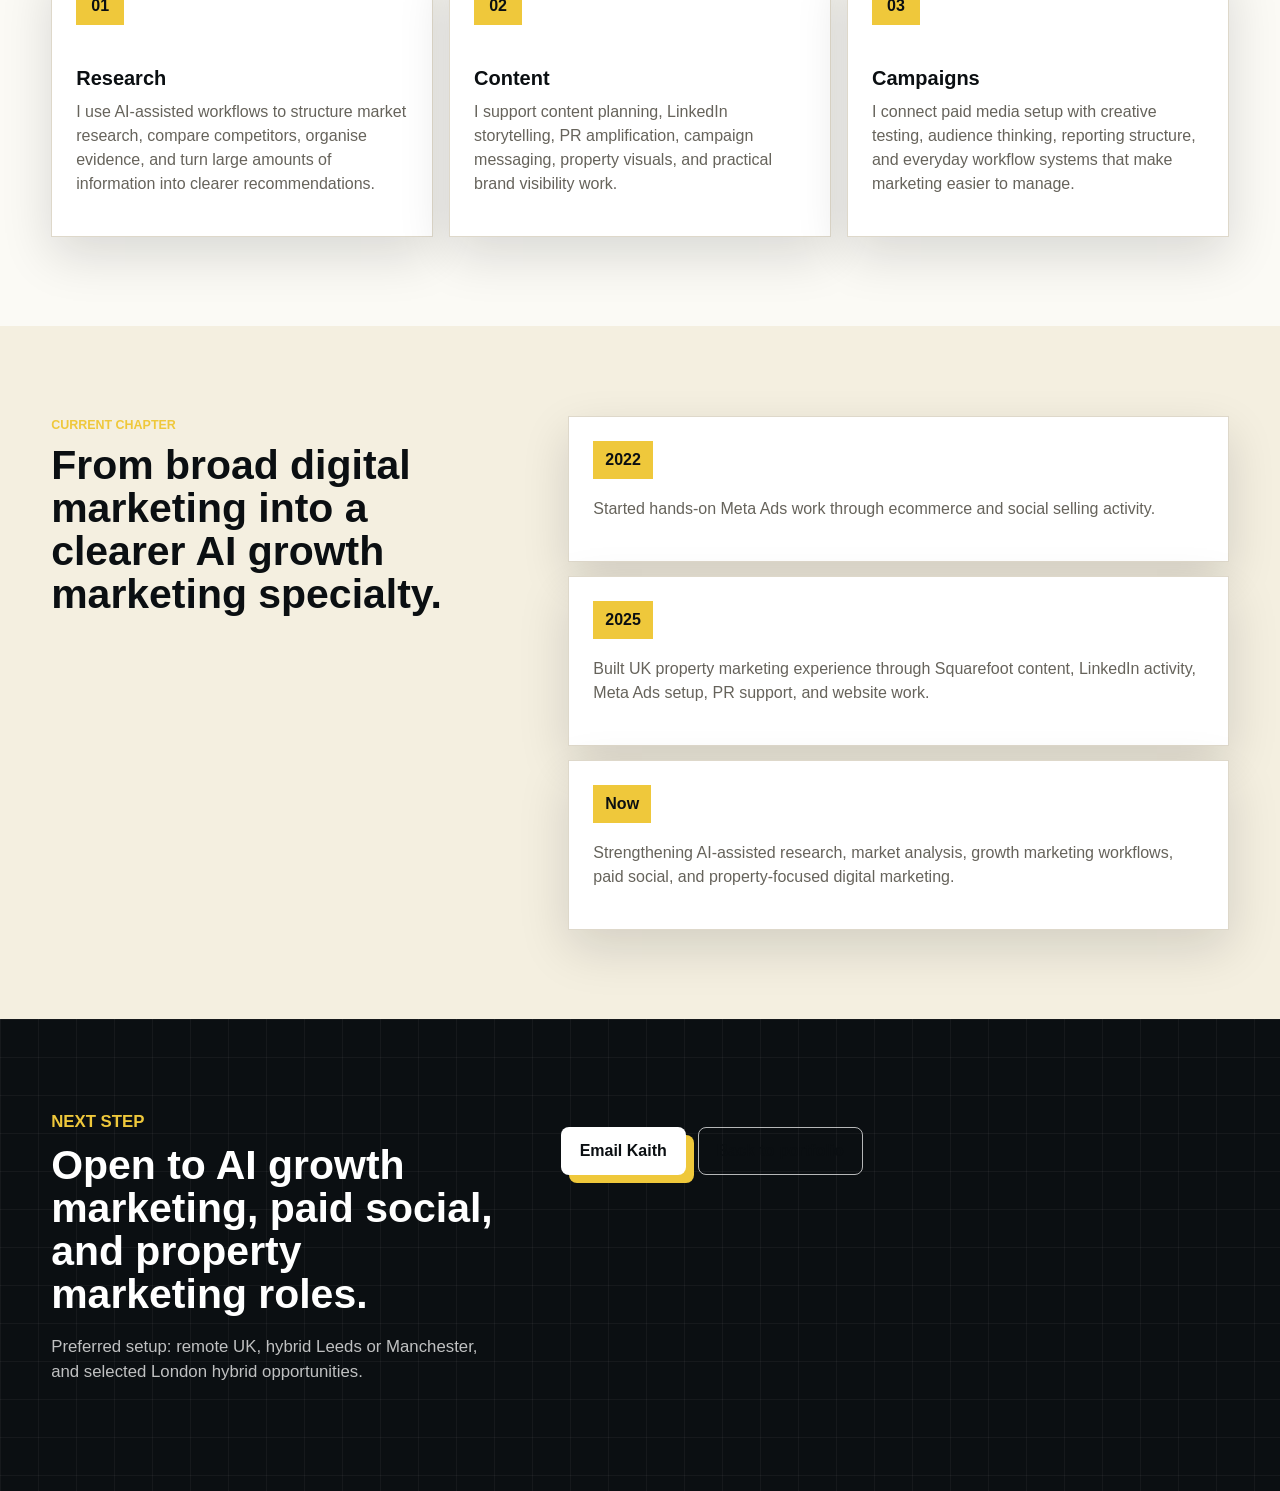
==== commit d4c20572: "Update about page positioning" ====
--- a/about.html
+++ b/about.html
@@ -3,18 +3,17 @@
   <head>
     <meta charset="utf-8">
     <meta name="viewport" content="width=device-width, initial-scale=1">
-    <title>About Kaith Tabaquero | Paid Social & Meta Ads</title>
-    <meta name="description" content="About Kaith Tabaquero, a Paid Social and Meta Ads focused digital marketer building AI-assisted marketing systems.">
+    <title>About Kaith Tabaquero | AI Growth Marketing Specialist</title>
+    <meta name="description" content="About Kaith Tabaquero, an AI Growth Marketing Specialist focused on paid media, property marketing, strategic partnerships, and AI-assisted workflows.">
     <link rel="stylesheet" href="styles.css">
   </head>
   <body>
     <header class="site-header">
       <a class="brand" href="index.html">Kaith Tabaquero</a>
       <nav aria-label="Primary navigation">
+        <a href="index.html#work">Featured Work</a>
+        <a href="index.html#ai-systems">AI Systems</a>
         <a href="about.html">About</a>
-        <a href="index.html#work">Work</a>
-        <a href="index.html#case-studies">Case Studies</a>
-        <a href="index.html#creatives">Creatives</a>
         <a href="index.html#contact">Contact</a>
       </nav>
     </header>
@@ -22,81 +21,85 @@
     <main>
       <section class="about-cover">
         <div class="about-copy">
-          <p class="eyebrow">#searchwithKaith</p>
+          <p class="eyebrow">About</p>
           <h1><span>Kaith</span> <mark>Tabaquero</mark></h1>
+          <p class="hero-title">AI Growth Marketing Specialist</p>
           <p>
-            Digital marketer focused on Paid Social, Meta Ads, property marketing, and AI-assisted
-            marketing systems. I like building practical workflows that turn content, campaigns, and
-            customer journeys into something clearer and easier to act on.
+            I work at the intersection of growth marketing, property marketing, content production,
+            paid media, strategic partnerships, and AI-assisted systems. My current focus is building
+            practical marketing workflows that help businesses move from scattered activity into a
+            clearer system for visibility, research, content, and campaign execution.
           </p>
           <div class="hero-actions">
-            <a class="button primary" href="index.html#case-studies">View portfolio</a>
+            <a class="button primary" href="index.html#work">View featured work</a>
             <a class="button secondary" href="kaith-tabaquero-cv.pdf">Download CV</a>
           </div>
         </div>
-        <div class="about-photo-frame" aria-label="Portrait photo area">
-          <div class="about-photo-placeholder">
-            <img src="Profile 1.jpeg" alt="Kaith Tabaquero at The Launch">
-          </div>
+        <div class="skills-panel">
+          <h3>Current Focus</h3>
+          <ul>
+            <li>AI-powered marketing systems</li>
+            <li>Property marketing and market research</li>
+            <li>Founder-led LinkedIn and local brand visibility</li>
+            <li>Meta Ads and paid social campaign management</li>
+            <li>Content production, workflow optimisation, and reporting structure</li>
+          </ul>
         </div>
       </section>
 
       <section class="about-goal">
-        <div class="about-orbit">
-          <div class="about-orbit-photo">
-            <img src="Profile 2.jpeg" alt="Kaith Tabaquero in Victoria Square">
-          </div>
+        <div>
+          <p class="section-label">Career Direction</p>
+          <h2>Building a specialist path around AI, growth, paid media, and property marketing.</h2>
         </div>
-        <div class="about-goal-copy">
-          <p class="section-label">Career Direction</p>
-          <h2>Becoming a specialist in Paid Social and Meta Ads.</h2>
+        <div>
           <p>
-            I started working with Meta Ads in 2022 and have continued building hands-on experience
-            across ecommerce, property, and lead generation. My current focus is becoming stronger and
-            more specialised in paid social while still understanding the full marketing picture around it.
+            I started working with Meta Ads in 2022, then built wider experience across ecommerce,
+            property, customer journeys, creative production, and in-house marketing. My UK experience
+            has strengthened my understanding of local property marketing, community visibility, and
+            how digital marketing supports real business activity.
           </p>
-          <div class="about-highlight"></div>
-          <p class="about-large">Paid Media Buyer / Meta Ads Specialist</p>
+          <p class="about-large">AI Growth Marketing / Paid Social / Property Marketing</p>
         </div>
       </section>
 
       <section class="about-story section">
         <div class="section-heading">
-          <p class="section-label">About Me</p>
-          <h2>I connect campaign setup with creative thinking and everyday marketing systems.</h2>
+          <p class="section-label">How I Work</p>
+          <h2>I use AI to make marketing work more structured, useful, and scalable.</h2>
         </div>
         <div class="about-story-grid">
           <article>
             <span>01</span>
-            <h3>Campaign Work</h3>
+            <h3>Research</h3>
             <p>
-              I can set up Meta campaigns, structure audiences, prepare creatives, and think through
-              the practical steps needed to move people from seeing an ad to making an enquiry.
+              I use AI-assisted workflows to structure market research, compare competitors,
+              organise evidence, and turn large amounts of information into clearer recommendations.
             </p>
           </article>
           <article>
             <span>02</span>
-            <h3>Creative Proof</h3>
+            <h3>Content</h3>
             <p>
-              My work includes product-led social creatives, property content, AI-enhanced listing
-              visuals, and campaign materials that make offers easier to understand.
+              I support content planning, LinkedIn storytelling, PR amplification, campaign messaging,
+              property visuals, and practical brand visibility work.
             </p>
           </article>
           <article>
             <span>03</span>
-            <h3>AI Workflow</h3>
+            <h3>Campaigns</h3>
             <p>
-              I use AI to strengthen my marketing workflow: planning campaigns, organising tasks,
-              improving copy, building systems, and making digital work faster without losing judgement.
+              I connect paid media setup with creative testing, audience thinking, reporting structure,
+              and everyday workflow systems that make marketing easier to manage.
             </p>
           </article>
         </div>
       </section>
 
       <section class="about-timeline section">
-        <div>
+        <div class="section-heading">
           <p class="section-label">Current Chapter</p>
-          <h2>From broad digital marketing into a clearer paid social specialty.</h2>
+          <h2>From broad digital marketing into a clearer AI growth marketing specialty.</h2>
         </div>
         <div class="timeline-list">
           <article>
@@ -105,11 +108,11 @@
           </article>
           <article>
             <span>2025</span>
-            <p>Built UK property marketing experience through Squarefoot content, LinkedIn activity, Meta Ads setup, and website support.</p>
+            <p>Built UK property marketing experience through Squarefoot content, LinkedIn activity, Meta Ads setup, PR support, and website work.</p>
           </article>
           <article>
             <span>Now</span>
-            <p>Strengthening Paid Social, AI-assisted marketing workflows, creative testing, and property-focused digital campaigns.</p>
+            <p>Strengthening AI-assisted research, market analysis, growth marketing workflows, paid social, and property-focused digital marketing.</p>
           </article>
         </div>
       </section>
@@ -117,7 +120,7 @@
       <section class="contact" id="contact">
         <div>
           <p class="section-label">Next Step</p>
-          <h2>Open to Paid Social, Meta Ads, and Digital Marketing roles.</h2>
+          <h2>Open to AI growth marketing, paid social, and property marketing roles.</h2>
           <p>Preferred setup: remote UK, hybrid Leeds or Manchester, and selected London hybrid opportunities.</p>
         </div>
         <div class="contact-actions">
